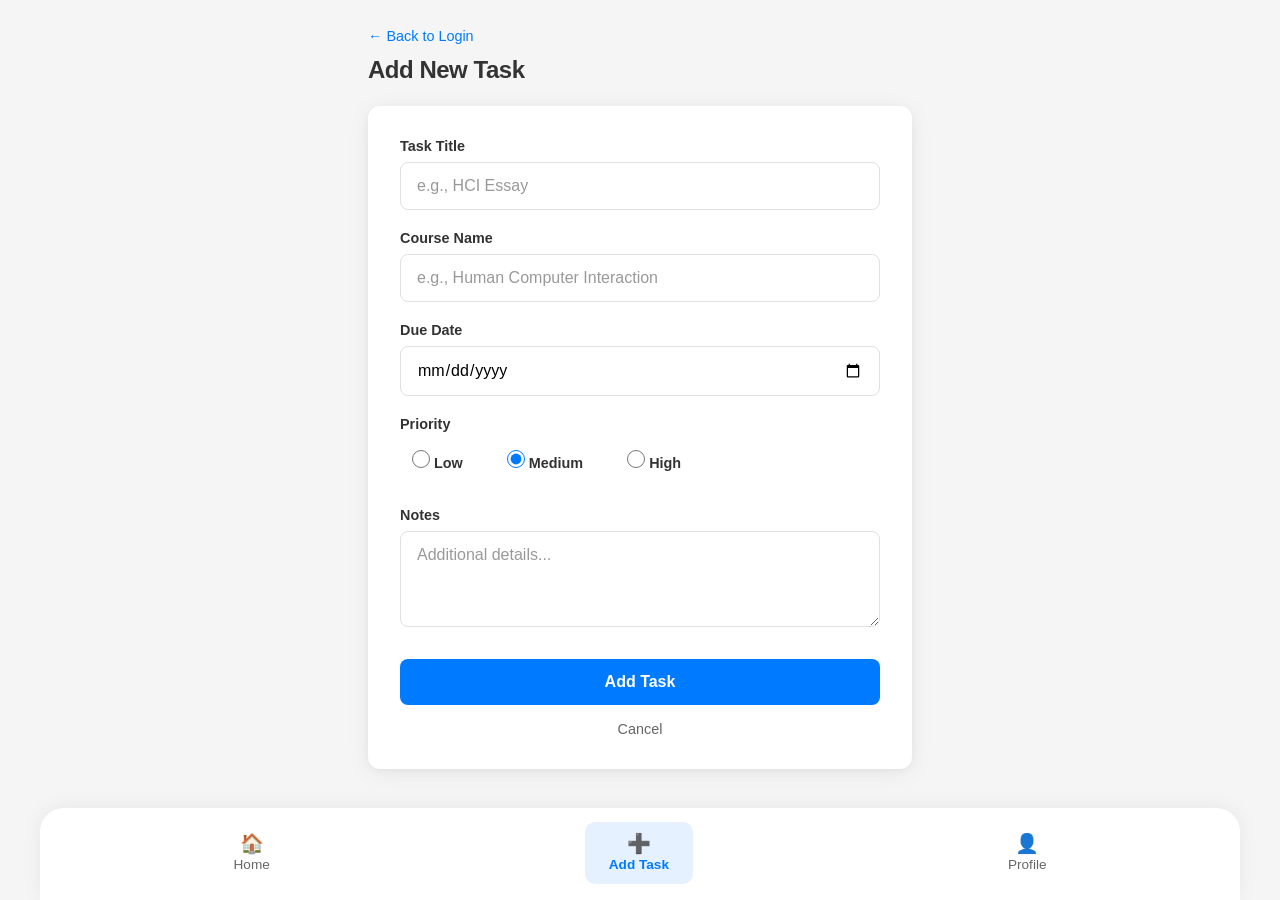
==== add-task.html @ 1e3fa50b "Add files via upload" ====
<!DOCTYPE html>
<html lang="en">
<head>
  <meta charset="UTF-8">
  <meta name="viewport" content="width=device-width, initial-scale=1.0">
  <title>Add Task – Student Planner</title>
  <link rel="stylesheet" href="css/style.css">
</head>
<body>
  <main class="add-task-page">
    <p class="back-to-login"><a href="index.html">← Back to Login</a></p>
    <h1>Add New Task</h1>

    <div class="add-task-form-container">
      <form class="add-task-form">
        <div class="form-group">
          <label for="task-title">Task Title</label>
          <input type="text" id="task-title" name="title" placeholder="e.g., HCI Essay">
        </div>
        <div class="form-group">
          <label for="course-name">Course Name</label>
          <input type="text" id="course-name" name="course" placeholder="e.g., Human Computer Interaction">
        </div>
        <div class="form-group">
          <label for="due-date">Due Date</label>
          <input type="date" id="due-date" name="dueDate">
        </div>
        <div class="form-group">
          <label>Priority</label>
          <div class="radio-group">
            <label class="radio-option">
              <input type="radio" name="priority" value="low">
              Low
            </label>
            <label class="radio-option">
              <input type="radio" name="priority" value="medium" checked>
              Medium
            </label>
            <label class="radio-option">
              <input type="radio" name="priority" value="high">
              High
            </label>
          </div>
        </div>
        <div class="form-group">
          <label for="notes">Notes</label>
          <textarea id="notes" name="notes" placeholder="Additional details..."></textarea>
        </div>
        <button type="submit" class="add-task-btn">Add Task</button>
        <a href="dashboard.html" class="cancel-link">Cancel</a>
      </form>
    </div>
  </main>

  <nav class="bottom-nav">
    <a href="dashboard.html" class="nav-item"><span class="nav-icon">🏠</span> Home</a>
    <a href="add-task.html" class="nav-item active"><span class="nav-icon">➕</span> Add Task</a>
    <a href="profile.html" class="nav-item"><span class="nav-icon">👤</span> Profile</a>
  </nav>
</body>
</html>
---- css/style.css ----
/* ===== Shared / Reset ===== */
* {
  box-sizing: border-box;
  margin: 0;
  padding: 0;
}

@media (prefers-reduced-motion: reduce) {
  *, *::before, *::after {
    animation-duration: 0.01ms !important;
    animation-iteration-count: 1 !important;
    transition-duration: 0.01ms !important;
  }
}

body {
  font-family: Arial, sans-serif;
  background: #f5f5f5;
  min-height: 100vh;
  color: #333;
}

a {
  color: #007bff;
  text-decoration: none;
  transition: color 0.2s ease, opacity 0.2s ease;
}

a:hover {
  text-decoration: underline;
}

/* ===== Animations ===== */
@keyframes fadeInUp {
  from {
    opacity: 0;
    transform: translateY(16px);
  }
  to {
    opacity: 1;
    transform: translateY(0);
  }
}

@keyframes fadeIn {
  from { opacity: 0; }
  to { opacity: 1; }
}

@keyframes scaleIn {
  from {
    opacity: 0;
    transform: scale(0.96);
  }
  to {
    opacity: 1;
    transform: scale(1);
  }
}

/* ===== Login Page ===== */
.login-page {
  min-height: 100vh;
  display: flex;
  flex-direction: column;
  align-items: center;
  justify-content: center;
  padding: 24px;
}

.login-header {
  text-align: center;
  margin-bottom: 28px;
  animation: fadeInUp 0.5s ease forwards;
}

.login-header h1 {
  font-size: 1.75rem;
  font-weight: 600;
  color: #333;
  letter-spacing: -0.02em;
}

.login-form-container {
  background: white;
  border-radius: 12px;
  box-shadow: 0 4px 24px rgba(0, 0, 0, 0.06), 0 2px 8px rgba(0, 0, 0, 0.04);
  padding: 36px;
  width: 100%;
  max-width: 360px;
  animation: scaleIn 0.4s ease 0.1s both;
  transition: box-shadow 0.3s ease, transform 0.3s ease;
}

.login-form-container:hover {
  box-shadow: 0 8px 32px rgba(0, 0, 0, 0.08), 0 4px 12px rgba(0, 0, 0, 0.04);
}

.login-form-container input {
  width: 100%;
  padding: 14px 16px;
  border: 1px solid #e0e0e0;
  border-radius: 8px;
  font-family: Arial, sans-serif;
  font-size: 1rem;
  margin-bottom: 16px;
  transition: border-color 0.2s ease, box-shadow 0.2s ease;
}

.login-form-container input:focus {
  outline: none;
  border-color: #007bff;
  box-shadow: 0 0 0 3px rgba(0, 123, 255, 0.15);
}

.login-form-container input::placeholder {
  color: #999;
}

.login-btn {
  width: 100%;
  padding: 14px;
  background: #007bff;
  color: white;
  border: none;
  border-radius: 8px;
  font-family: Arial, sans-serif;
  font-size: 1rem;
  font-weight: 600;
  cursor: pointer;
  margin-bottom: 16px;
  transition: background 0.2s ease, transform 0.2s ease, box-shadow 0.2s ease;
}

.login-btn:hover {
  background: #0069d9;
  transform: translateY(-1px);
  box-shadow: 0 4px 12px rgba(0, 123, 255, 0.35);
}

.login-btn:active {
  transform: translateY(0);
}

.login-signup-link {
  text-align: center;
  font-size: 0.9rem;
  animation: fadeIn 0.4s ease 0.3s both;
}

.login-browse-pages {
  text-align: center;
  font-size: 0.85rem;
  margin-top: 20px;
  color: #666;
  animation: fadeIn 0.4s ease 0.4s both;
}

.login-browse-pages a {
  color: #007bff;
}

.login-browse-pages a:hover {
  text-decoration: none;
  opacity: 0.85;
}

/* ===== Back to Login (app pages) ===== */
.back-to-login {
  margin-bottom: 12px;
  font-size: 0.9rem;
}

.back-to-login a {
  color: #007bff;
}

.back-to-login a:hover {
  text-decoration: none;
  opacity: 0.85;
}

/* ===== Dashboard Page ===== */
.dashboard-page {
  min-height: 100vh;
  padding: 20px;
  padding-bottom: 88px;
  max-width: 1200px;
  margin: 0 auto;
}

.dashboard-header {
  margin-bottom: 24px;
  animation: fadeInUp 0.4s ease forwards;
}

.dashboard-header h1 {
  font-size: 1.5rem;
  font-weight: 600;
  color: #333;
  letter-spacing: -0.02em;
}

.section-title {
  font-size: 1.1rem;
  font-weight: 600;
  margin-bottom: 14px;
  color: #333;
}

.timetable-section {
  background: white;
  border-radius: 12px;
  box-shadow: 0 4px 24px rgba(0, 0, 0, 0.06), 0 2px 8px rgba(0, 0, 0, 0.04);
  padding: 22px;
  margin-bottom: 22px;
  animation: fadeInUp 0.4s ease 0.1s both;
  transition: box-shadow 0.3s ease;
}

.timetable-section:hover {
  box-shadow: 0 6px 28px rgba(0, 0, 0, 0.08), 0 4px 12px rgba(0, 0, 0, 0.04);
}

.timetable-grid {
  display: grid;
  gap: 12px;
}

.timetable-day {
  border: 1px solid #e8e8e8;
  border-radius: 10px;
  padding: 16px;
  background: linear-gradient(135deg, #fafafa 0%, #f5f5f5 100%);
  font-size: 0.95rem;
  transition: transform 0.2s ease, box-shadow 0.2s ease, border-color 0.2s ease;
  animation: fadeInUp 0.4s ease both;
}

.timetable-day:nth-child(1) { animation-delay: 0.15s; }
.timetable-day:nth-child(2) { animation-delay: 0.2s; }
.timetable-day:nth-child(3) { animation-delay: 0.25s; }
.timetable-day:nth-child(4) { animation-delay: 0.3s; }
.timetable-day:nth-child(5) { animation-delay: 0.35s; }

.timetable-day:hover {
  transform: translateY(-2px);
  box-shadow: 0 4px 12px rgba(0, 0, 0, 0.06);
  border-color: #ddd;
}

.timetable-day strong {
  display: block;
  margin-bottom: 6px;
  color: #333;
  font-size: 0.9rem;
}

.deadlines-section {
  margin-bottom: 20px;
  animation: fadeInUp 0.4s ease 0.2s both;
}

.deadline-cards {
  display: grid;
  gap: 14px;
}

.deadline-card {
  background: white;
  border-radius: 12px;
  box-shadow: 0 4px 24px rgba(0, 0, 0, 0.06), 0 2px 8px rgba(0, 0, 0, 0.04);
  padding: 18px;
  font-size: 0.95rem;
  transition: transform 0.2s ease, box-shadow 0.2s ease;
  animation: fadeInUp 0.4s ease both;
  border: 1px solid transparent;
}

.deadline-card:nth-child(1) { animation-delay: 0.25s; }
.deadline-card:nth-child(2) { animation-delay: 0.3s; }
.deadline-card:nth-child(3) { animation-delay: 0.35s; }

.deadline-card:hover {
  transform: translateY(-2px);
  box-shadow: 0 8px 28px rgba(0, 0, 0, 0.08), 0 4px 12px rgba(0, 0, 0, 0.04);
  border-color: #e8e8e8;
}

.deadline-card strong {
  display: block;
  margin-bottom: 4px;
  color: #333;
}

.deadline-card span {
  color: #666;
  font-size: 0.9rem;
}

/* Bottom Navigation */
.bottom-nav {
  position: fixed;
  bottom: 0;
  left: 0;
  right: 0;
  z-index: 100;
  background: rgba(255, 255, 255, 0.98);
  backdrop-filter: blur(8px);
  box-shadow: 0 -2px 20px rgba(0, 0, 0, 0.06);
  padding: 12px 0;
  padding-bottom: max(14px, env(safe-area-inset-bottom));
  display: flex;
  justify-content: space-around;
  align-items: center;
  width: 100%;
  max-width: 1200px;
  left: 50%;
  transform: translateX(-50%);
  border-radius: 20px 20px 0 0;
}

.nav-icon {
  font-size: 1.2rem;
  line-height: 1;
  display: block;
  margin-bottom: 2px;
}

.nav-item {
  display: flex;
  flex-direction: column;
  align-items: center;
  gap: 2px;
  color: #666;
  font-size: 0.8rem;
  padding: 10px 20px;
  border-radius: 10px;
  text-decoration: none;
  transition: color 0.2s ease, background 0.2s ease, transform 0.2s ease;
}

.nav-item:hover {
  color: #007bff;
  background: rgba(0, 123, 255, 0.06);
  text-decoration: none;
}

.nav-item:active {
  transform: scale(0.98);
}

.nav-item.active {
  color: #007bff;
  font-weight: 600;
  background: rgba(0, 123, 255, 0.1);
}

/* ===== Add Task Page ===== */
.add-task-page {
  min-height: 100vh;
  padding: 20px;
  padding-bottom: 88px;
  max-width: 600px;
  margin: 0 auto;
}

.add-task-page h1 {
  font-size: 1.5rem;
  font-weight: 600;
  margin-bottom: 22px;
  color: #333;
  letter-spacing: -0.02em;
  animation: fadeInUp 0.4s ease forwards;
}

.add-task-form-container {
  background: white;
  border-radius: 12px;
  box-shadow: 0 4px 24px rgba(0, 0, 0, 0.06), 0 2px 8px rgba(0, 0, 0, 0.04);
  padding: 28px;
  margin-bottom: 20px;
  animation: fadeInUp 0.4s ease 0.1s both;
  transition: box-shadow 0.3s ease;
}

.add-task-form-container:hover {
  box-shadow: 0 6px 28px rgba(0, 0, 0, 0.08), 0 4px 12px rgba(0, 0, 0, 0.04);
}

.form-group {
  margin-bottom: 20px;
  animation: fadeInUp 0.4s ease both;
}

.form-group:nth-child(1) { animation-delay: 0.15s; }
.form-group:nth-child(2) { animation-delay: 0.2s; }
.form-group:nth-child(3) { animation-delay: 0.25s; }
.form-group:nth-child(4) { animation-delay: 0.3s; }
.form-group:nth-child(5) { animation-delay: 0.35s; }
.form-group:nth-child(6) { animation-delay: 0.4s; }
.form-group:nth-child(7) { animation-delay: 0.45s; }
.form-group:nth-child(8) { animation-delay: 0.5s; }

.form-group label {
  display: block;
  margin-bottom: 8px;
  font-size: 0.9rem;
  font-weight: 600;
  color: #333;
}

.form-group input[type="text"],
.form-group input[type="date"],
.form-group textarea {
  width: 100%;
  padding: 14px 16px;
  border: 1px solid #e0e0e0;
  border-radius: 8px;
  font-family: Arial, sans-serif;
  font-size: 1rem;
  transition: border-color 0.2s ease, box-shadow 0.2s ease;
}

.form-group input:focus,
.form-group textarea:focus {
  outline: none;
  border-color: #007bff;
  box-shadow: 0 0 0 3px rgba(0, 123, 255, 0.15);
}

.form-group textarea {
  min-height: 96px;
  resize: vertical;
}

.form-group input::placeholder,
.form-group textarea::placeholder {
  color: #999;
}

.radio-group {
  display: flex;
  gap: 20px;
  flex-wrap: wrap;
  margin-top: 10px;
}

.radio-option {
  display: flex;
  align-items: center;
  gap: 8px;
  cursor: pointer;
  font-size: 0.95rem;
  padding: 8px 12px;
  border-radius: 8px;
  transition: background 0.2s ease;
}

.radio-option:hover {
  background: rgba(0, 123, 255, 0.06);
}

.radio-option input {
  width: 18px;
  height: 18px;
  accent-color: #007bff;
  cursor: pointer;
}

.add-task-btn {
  width: 100%;
  padding: 14px;
  background: #007bff;
  color: white;
  border: none;
  border-radius: 8px;
  font-family: Arial, sans-serif;
  font-size: 1rem;
  font-weight: 600;
  cursor: pointer;
  margin-bottom: 16px;
  margin-top: 8px;
  transition: background 0.2s ease, transform 0.2s ease, box-shadow 0.2s ease;
}

.add-task-btn:hover {
  background: #0069d9;
  transform: translateY(-1px);
  box-shadow: 0 4px 12px rgba(0, 123, 255, 0.35);
}

.add-task-btn:active {
  transform: translateY(0);
}

.cancel-link {
  display: block;
  text-align: center;
  font-size: 0.9rem;
  color: #666;
  transition: color 0.2s ease;
}

.cancel-link:hover {
  color: #007bff;
  text-decoration: none;
}

/* ===== Profile Page ===== */
.profile-page {
  min-height: 100vh;
  padding: 20px;
  padding-bottom: 88px;
  max-width: 600px;
  margin: 0 auto;
}

.profile-page h1 {
  font-size: 1.5rem;
  font-weight: 600;
  margin-bottom: 22px;
  color: #333;
  letter-spacing: -0.02em;
  animation: fadeInUp 0.4s ease forwards;
}

.profile-section {
  background: white;
  border-radius: 12px;
  box-shadow: 0 4px 24px rgba(0, 0, 0, 0.06), 0 2px 8px rgba(0, 0, 0, 0.04);
  padding: 22px;
  margin-bottom: 20px;
  animation: fadeInUp 0.4s ease both;
  transition: box-shadow 0.2s ease;
}

.profile-section:nth-of-type(1) { animation-delay: 0.1s; }
.profile-section:nth-of-type(2) { animation-delay: 0.18s; }
.profile-section:nth-of-type(3) { animation-delay: 0.26s; }
.profile-section:nth-of-type(4) { animation-delay: 0.34s; }

.profile-section:hover {
  box-shadow: 0 6px 28px rgba(0, 0, 0, 0.08), 0 4px 12px rgba(0, 0, 0, 0.04);
}

.profile-section h2 {
  font-size: 1rem;
  font-weight: 600;
  margin-bottom: 14px;
  color: #333;
}

.profile-info p {
  margin-bottom: 10px;
  font-size: 0.95rem;
  color: #333;
}

.profile-info p:last-child {
  margin-bottom: 0;
}

.preference-row {
  display: flex;
  align-items: center;
  justify-content: space-between;
  margin-bottom: 16px;
  font-size: 0.95rem;
  flex-wrap: wrap;
  gap: 12px;
}

.preference-row:last-child {
  margin-bottom: 0;
}

.toggle-buttons {
  display: flex;
  border: 1px solid #e0e0e0;
  border-radius: 8px;
  overflow: hidden;
  transition: box-shadow 0.2s ease;
}

.toggle-buttons:focus-within {
  box-shadow: 0 0 0 2px rgba(0, 123, 255, 0.2);
}

.toggle-btn {
  padding: 10px 20px;
  border: none;
  background: #f0f0f0;
  color: #666;
  font-family: Arial, sans-serif;
  font-size: 0.9rem;
  cursor: pointer;
  transition: background 0.2s ease, color 0.2s ease;
}

.toggle-btn:hover {
  background: #e8e8e8;
}

.toggle-btn.active {
  background: #007bff;
  color: white;
}

.checkbox-option {
  display: flex;
  align-items: center;
  gap: 12px;
  cursor: pointer;
  padding: 4px 0;
}

.checkbox-option:hover {
  color: #007bff;
}

.checkbox-option input {
  width: 20px;
  height: 20px;
  accent-color: #007bff;
  cursor: pointer;
}

.logout-btn {
  width: 100%;
  padding: 14px;
  background: #6c757d;
  color: white;
  border: none;
  border-radius: 8px;
  font-family: Arial, sans-serif;
  font-size: 1rem;
  font-weight: 600;
  cursor: pointer;
  margin-top: 8px;
  transition: background 0.2s ease, transform 0.2s ease, box-shadow 0.2s ease;
}

.logout-btn:hover {
  background: #5a6268;
  transform: translateY(-1px);
  box-shadow: 0 4px 12px rgba(108, 117, 125, 0.35);
}

.logout-btn:active {
  transform: translateY(0);
}

/* ===== Responsive ===== */
@media (min-width: 600px) {
  .login-page {
    padding: 32px;
  }

  .login-form-container {
    padding: 40px;
    max-width: 400px;
  }

  .dashboard-page {
    padding: 28px;
    padding-bottom: 100px;
  }

  .dashboard-header h1 {
    font-size: 1.65rem;
  }

  .timetable-grid {
    grid-template-columns: repeat(2, 1fr);
    gap: 14px;
  }

  .timetable-section {
    padding: 26px;
  }

  .deadline-cards {
    grid-template-columns: repeat(2, 1fr);
    gap: 16px;
  }

  .bottom-nav {
    padding: 14px 24px;
    padding-bottom: max(16px, env(safe-area-inset-bottom));
    border-radius: 24px 24px 0 0;
    left: 50%;
    right: auto;
    width: 100%;
    max-width: 1200px;
  }

  .nav-item {
    padding: 12px 24px;
    font-size: 0.85rem;
  }

  .add-task-page,
  .profile-page {
    padding: 28px;
    padding-bottom: 100px;
  }

  .add-task-form-container {
    padding: 32px;
  }

  .profile-section {
    padding: 26px;
  }
}

@media (min-width: 900px) {
  .timetable-grid {
    grid-template-columns: repeat(5, 1fr);
  }

  .deadline-cards {
    grid-template-columns: repeat(3, 1fr);
  }

  .dashboard-page {
    padding: 32px;
  }
}
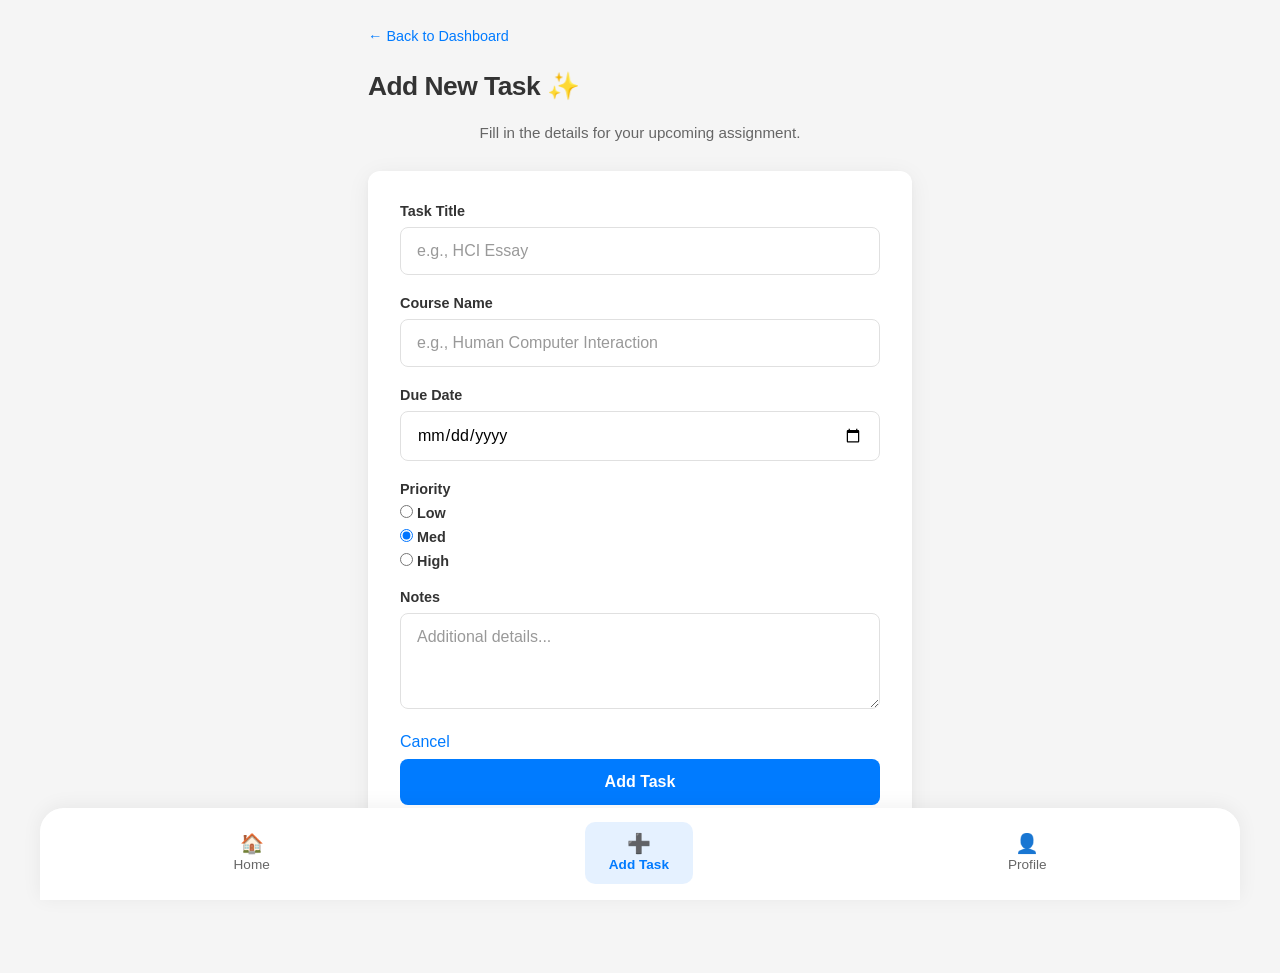
==== commit b956130b: "Update add-task.html" ====
--- a/add-task.html
+++ b/add-task.html
@@ -7,47 +7,64 @@
   <link rel="stylesheet" href="css/style.css">
 </head>
 <body>
-  <main class="add-task-page">
-    <p class="back-to-login"><a href="index.html">← Back to Login</a></p>
-    <h1>Add New Task</h1>
+  <main class="add-task-page fade-in-animation">
+    <header class="dashboard-header">
+      <div class="header-top">
+        <p class="back-to-login"><a href="dashboard.html">← Back to Dashboard</a></p>
+      </div>
+      <div class="welcome-section">
+        <h1>Add New Task ✨</h1>
+        <p class="subtitle dashboard-subtitle">Fill in the details for your upcoming assignment.</p>
+      </div>
+    </header>
 
-    <div class="add-task-form-container">
-      <form class="add-task-form">
-        <div class="form-group">
-          <label for="task-title">Task Title</label>
-          <input type="text" id="task-title" name="title" placeholder="e.g., HCI Essay">
-        </div>
-        <div class="form-group">
-          <label for="course-name">Course Name</label>
-          <input type="text" id="course-name" name="course" placeholder="e.g., Human Computer Interaction">
-        </div>
-        <div class="form-group">
-          <label for="due-date">Due Date</label>
-          <input type="date" id="due-date" name="dueDate">
-        </div>
-        <div class="form-group">
-          <label>Priority</label>
-          <div class="radio-group">
-            <label class="radio-option">
-              <input type="radio" name="priority" value="low">
-              Low
-            </label>
-            <label class="radio-option">
-              <input type="radio" name="priority" value="medium" checked>
-              Medium
-            </label>
-            <label class="radio-option">
-              <input type="radio" name="priority" value="high">
-              High
-            </label>
+    <div class="add-task-form-container modern-card">
+      <form class="add-task-form" action="dashboard.html" method="get">
+        
+        <div class="form-grid">
+          <div class="form-group">
+            <label for="task-title">Task Title</label>
+            <input type="text" id="task-title" name="title" placeholder="e.g., HCI Essay" required>
+          </div>
+          <div class="form-group">
+            <label for="course-name">Course Name</label>
+            <input type="text" id="course-name" name="course" placeholder="e.g., Human Computer Interaction" required>
           </div>
         </div>
+
+        <div class="form-grid">
+          <div class="form-group">
+            <label for="due-date">Due Date</label>
+            <input type="date" id="due-date" name="dueDate" required>
+          </div>
+          <div class="form-group">
+            <label>Priority</label>
+            <div class="modern-radio-group">
+              <label class="priority-pill low">
+                <input type="radio" name="priority" value="low">
+                <span>Low</span>
+              </label>
+              <label class="priority-pill medium">
+                <input type="radio" name="priority" value="medium" checked>
+                <span>Med</span>
+              </label>
+              <label class="priority-pill high">
+                <input type="radio" name="priority" value="high">
+                <span>High</span>
+              </label>
+            </div>
+          </div>
+        </div>
+
         <div class="form-group">
           <label for="notes">Notes</label>
           <textarea id="notes" name="notes" placeholder="Additional details..."></textarea>
         </div>
-        <button type="submit" class="add-task-btn">Add Task</button>
-        <a href="dashboard.html" class="cancel-link">Cancel</a>
+
+        <div class="form-actions">
+          <a href="dashboard.html" class="cancel-btn">Cancel</a>
+          <button type="submit" class="add-task-btn">Add Task</button>
+        </div>
       </form>
     </div>
   </main>
--- a/css/style.css
+++ b/css/style.css
@@ -180,124 +180,213 @@
   opacity: 0.85;
 }
 
-/* ===== Dashboard Page ===== */
+/* ===== Dashboard Page Redesign ===== */
 .dashboard-page {
   min-height: 100vh;
   padding: 20px;
-  padding-bottom: 88px;
-  max-width: 1200px;
+  padding-bottom: 100px;
+  max-width: 1100px;
   margin: 0 auto;
 }
 
 .dashboard-header {
-  margin-bottom: 24px;
-  animation: fadeInUp 0.4s ease forwards;
-}
-
-.dashboard-header h1 {
-  font-size: 1.5rem;
-  font-weight: 600;
-  color: #333;
+  margin-bottom: 30px;
+  animation: fadeInUp 0.5s ease forwards;
+}
+
+.header-top {
+  display: flex;
+  justify-content: space-between;
+  align-items: center;
+  margin-bottom: 15px;
+}
+
+.date-badge {
+  background: rgba(0, 123, 255, 0.1);
+  color: #007bff;
+  padding: 6px 14px;
+  border-radius: 20px;
+  font-size: 0.85rem;
+  font-weight: 600;
+}
+
+.welcome-section h1 {
+  font-size: 1.8rem;
+  font-weight: 700;
+  color: #1a1a1a;
   letter-spacing: -0.02em;
+  margin-bottom: 5px;
+}
+
+.dashboard-subtitle {
+  text-align: left;
+  margin: 0;
+  font-size: 1rem;
+}
+
+.dashboard-grid {
+  display: grid;
+  grid-template-columns: 1fr;
+  gap: 24px;
+}
+
+.modern-card {
+  background: #ffffff;
+  border-radius: 20px;
+  box-shadow: 0 10px 30px rgba(0, 0, 0, 0.04), 0 2px 8px rgba(0, 0, 0, 0.02);
+  padding: 24px;
+  transition: transform 0.3s ease, box-shadow 0.3s ease;
+  animation: fadeInUp 0.6s ease both;
+}
+
+.modern-card:hover {
+  box-shadow: 0 15px 35px rgba(0, 0, 0, 0.06), 0 4px 12px rgba(0, 0, 0, 0.03);
+}
+
+.section-header {
+  display: flex;
+  justify-content: space-between;
+  align-items: center;
+  margin-bottom: 20px;
 }
 
 .section-title {
-  font-size: 1.1rem;
-  font-weight: 600;
-  margin-bottom: 14px;
-  color: #333;
-}
-
-.timetable-section {
-  background: white;
+  font-size: 1.2rem;
+  font-weight: 700;
+  color: #1a1a1a;
+  margin: 0;
+}
+
+.view-all {
+  font-size: 0.85rem;
+  font-weight: 600;
+  background: #f5f5f5;
+  padding: 6px 12px;
   border-radius: 12px;
-  box-shadow: 0 4px 24px rgba(0, 0, 0, 0.06), 0 2px 8px rgba(0, 0, 0, 0.04);
-  padding: 22px;
-  margin-bottom: 22px;
-  animation: fadeInUp 0.4s ease 0.1s both;
-  transition: box-shadow 0.3s ease;
-}
-
-.timetable-section:hover {
-  box-shadow: 0 6px 28px rgba(0, 0, 0, 0.08), 0 4px 12px rgba(0, 0, 0, 0.04);
-}
-
-.timetable-grid {
-  display: grid;
+  color: #333;
+  transition: background 0.2s ease, color 0.2s ease;
+}
+
+.view-all:hover {
+  background: #007bff;
+  color: white;
+  text-decoration: none;
+}
+
+/* Deadlines List */
+.deadline-list {
+  display: flex;
+  flex-direction: column;
   gap: 12px;
 }
 
-.timetable-day {
-  border: 1px solid #e8e8e8;
-  border-radius: 10px;
+.deadline-item {
+  display: flex;
+  justify-content: space-between;
+  align-items: center;
   padding: 16px;
-  background: linear-gradient(135deg, #fafafa 0%, #f5f5f5 100%);
-  font-size: 0.95rem;
-  transition: transform 0.2s ease, box-shadow 0.2s ease, border-color 0.2s ease;
-  animation: fadeInUp 0.4s ease both;
-}
-
-.timetable-day:nth-child(1) { animation-delay: 0.15s; }
-.timetable-day:nth-child(2) { animation-delay: 0.2s; }
-.timetable-day:nth-child(3) { animation-delay: 0.25s; }
-.timetable-day:nth-child(4) { animation-delay: 0.3s; }
-.timetable-day:nth-child(5) { animation-delay: 0.35s; }
-
-.timetable-day:hover {
-  transform: translateY(-2px);
-  box-shadow: 0 4px 12px rgba(0, 0, 0, 0.06);
-  border-color: #ddd;
-}
-
-.timetable-day strong {
+  border-radius: 14px;
+  background: #fcfcfc;
+  border: 1px solid #f0f0f0;
+  border-left: 4px solid #ccc;
+  transition: transform 0.2s ease, background 0.2s ease, border-color 0.2s ease;
+}
+
+.deadline-item:hover {
+  transform: translateX(4px);
+  background: #ffffff;
+  border-color: #e8e8e8;
+}
+
+.deadline-item.high-priority { border-left-color: #ff4d4f; }
+.deadline-item.medium-priority { border-left-color: #faad14; }
+.deadline-item.low-priority { border-left-color: #52c41a; }
+
+.deadline-info strong {
   display: block;
-  margin-bottom: 6px;
-  color: #333;
+  font-size: 1rem;
+  color: #333;
+  margin-bottom: 4px;
+}
+
+.deadline-info span {
+  font-size: 0.85rem;
+  color: #888;
+}
+
+.due-date {
+  font-size: 0.85rem;
+  font-weight: 600;
+  color: #555;
+  background: #f0f0f0;
+  padding: 6px 12px;
+  border-radius: 8px;
+}
+
+/* Timetable List */
+.timetable-list {
+  display: flex;
+  flex-direction: column;
+  gap: 12px;
+}
+
+.timetable-row {
+  display: flex;
+  align-items: center;
+  gap: 16px;
+  padding: 12px;
+  border-radius: 14px;
+  transition: background 0.2s ease, transform 0.2s ease;
+}
+
+.timetable-row:hover {
+  background: rgba(0, 123, 255, 0.04);
+  transform: translateX(4px);
+}
+
+.day-badge {
+  width: 48px;
+  height: 48px;
+  display: flex;
+  align-items: center;
+  justify-content: center;
+  background: rgba(0, 123, 255, 0.1);
+  color: #007bff;
+  font-weight: 700;
   font-size: 0.9rem;
-}
-
-.deadlines-section {
-  margin-bottom: 20px;
-  animation: fadeInUp 0.4s ease 0.2s both;
-}
-
-.deadline-cards {
-  display: grid;
-  gap: 14px;
-}
-
-.deadline-card {
-  background: white;
   border-radius: 12px;
-  box-shadow: 0 4px 24px rgba(0, 0, 0, 0.06), 0 2px 8px rgba(0, 0, 0, 0.04);
-  padding: 18px;
-  font-size: 0.95rem;
-  transition: transform 0.2s ease, box-shadow 0.2s ease;
-  animation: fadeInUp 0.4s ease both;
-  border: 1px solid transparent;
-}
-
-.deadline-card:nth-child(1) { animation-delay: 0.25s; }
-.deadline-card:nth-child(2) { animation-delay: 0.3s; }
-.deadline-card:nth-child(3) { animation-delay: 0.35s; }
-
-.deadline-card:hover {
-  transform: translateY(-2px);
-  box-shadow: 0 8px 28px rgba(0, 0, 0, 0.08), 0 4px 12px rgba(0, 0, 0, 0.04);
-  border-color: #e8e8e8;
-}
-
-.deadline-card strong {
+  flex-shrink: 0;
+}
+
+.empty-day .day-badge {
+  background: #f5f5f5;
+  color: #aaa;
+}
+
+.class-details strong {
   display: block;
+  font-size: 1rem;
+  color: #333;
   margin-bottom: 4px;
-  color: #333;
-}
-
-.deadline-card span {
+}
+
+.class-details span {
+  font-size: 0.85rem;
   color: #666;
-  font-size: 0.9rem;
-}
-
+}
+
+.empty-day .class-details span {
+  color: #aaa;
+  font-style: italic;
+}
+
+/* Desktop Grid Configuration */
+@media (min-width: 850px) {
+  .dashboard-grid {
+    grid-template-columns: 1fr 1fr;
+    align-items: start;
+  }
+}
 /* Bottom Navigation */
 .bottom-nav {
   position: fixed;
@@ -671,19 +760,6 @@
     font-size: 1.65rem;
   }
 
-  .timetable-grid {
-    grid-template-columns: repeat(2, 1fr);
-    gap: 14px;
-  }
-
-  .timetable-section {
-    padding: 26px;
-  }
-
-  .deadline-cards {
-    grid-template-columns: repeat(2, 1fr);
-    gap: 16px;
-  }
 
   .bottom-nav {
     padding: 14px 24px;
@@ -720,11 +796,66 @@
     grid-template-columns: repeat(5, 1fr);
   }
 
-  .deadline-cards {
-    grid-template-columns: repeat(3, 1fr);
-  }
+
 
   .dashboard-page {
     padding: 32px;
   }
 }
+
+
+/* --- UI Animations & Sign-Up specific styles --- */
+
+.fade-in-animation {
+  animation: fadeIn 0.6s cubic-bezier(0.25, 0.46, 0.45, 0.94) both;
+}
+
+@keyframes fadeIn {
+  0% { 
+    opacity: 0; 
+    transform: translateY(15px); 
+  }
+  100% { 
+    opacity: 1; 
+    transform: translateY(0); 
+  }
+}
+
+.subtitle {
+  text-align: center;
+  color: #666;
+  margin-top: 5px; /* Changed from -15px to add proper spacing */
+  margin-bottom: 25px;
+  font-size: 0.95rem;
+}
+
+/* Smooth transitions for interactive elements */
+.login-form input {
+  transition: border-color 0.3s ease, box-shadow 0.3s ease;
+}
+
+.login-form input:focus {
+  border-color: #007bff;
+  box-shadow: 0 0 8px rgba(0, 123, 255, 0.2);
+  outline: none;
+}
+
+.login-btn {
+  transition: background-color 0.3s ease, transform 0.2s ease;
+}
+
+.login-btn:active {
+  transform: scale(0.97);
+}
+
+/* Ensure mobile responsiveness for the auth containers */
+@media (max-width: 480px) {
+  .login-form-container {
+    padding: 20px;
+    width: 90%;
+    margin: 0 auto;
+  }
+}
+
+
+
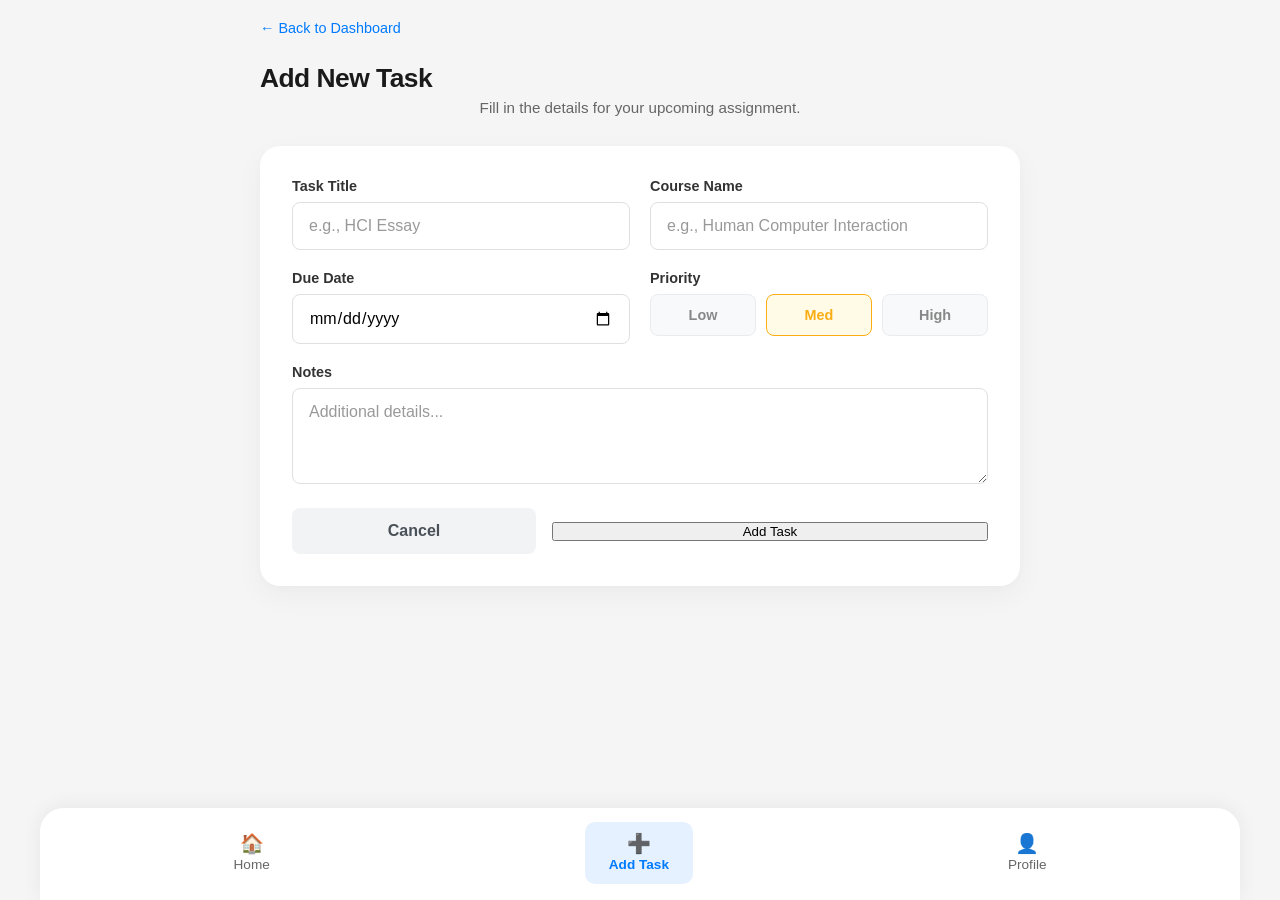
==== commit 5462a0d2: "Update add-task.html" ====
--- a/add-task.html
+++ b/add-task.html
@@ -13,7 +13,7 @@
         <p class="back-to-login"><a href="dashboard.html">← Back to Dashboard</a></p>
       </div>
       <div class="welcome-section">
-        <h1>Add New Task ✨</h1>
+        <h1>Add New Task</h1>
         <p class="subtitle dashboard-subtitle">Fill in the details for your upcoming assignment.</p>
       </div>
     </header>
--- a/css/style.css
+++ b/css/style.css
@@ -446,37 +446,6 @@
 }
 
 /* ===== Add Task Page ===== */
-.add-task-page {
-  min-height: 100vh;
-  padding: 20px;
-  padding-bottom: 88px;
-  max-width: 600px;
-  margin: 0 auto;
-}
-
-.add-task-page h1 {
-  font-size: 1.5rem;
-  font-weight: 600;
-  margin-bottom: 22px;
-  color: #333;
-  letter-spacing: -0.02em;
-  animation: fadeInUp 0.4s ease forwards;
-}
-
-.add-task-form-container {
-  background: white;
-  border-radius: 12px;
-  box-shadow: 0 4px 24px rgba(0, 0, 0, 0.06), 0 2px 8px rgba(0, 0, 0, 0.04);
-  padding: 28px;
-  margin-bottom: 20px;
-  animation: fadeInUp 0.4s ease 0.1s both;
-  transition: box-shadow 0.3s ease;
-}
-
-.add-task-form-container:hover {
-  box-shadow: 0 6px 28px rgba(0, 0, 0, 0.08), 0 4px 12px rgba(0, 0, 0, 0.04);
-}
-
 .form-group {
   margin-bottom: 20px;
   animation: fadeInUp 0.4s ease both;
@@ -528,73 +497,8 @@
   color: #999;
 }
 
-.radio-group {
-  display: flex;
-  gap: 20px;
-  flex-wrap: wrap;
-  margin-top: 10px;
-}
-
-.radio-option {
-  display: flex;
-  align-items: center;
-  gap: 8px;
-  cursor: pointer;
-  font-size: 0.95rem;
-  padding: 8px 12px;
-  border-radius: 8px;
-  transition: background 0.2s ease;
-}
-
-.radio-option:hover {
-  background: rgba(0, 123, 255, 0.06);
-}
-
-.radio-option input {
-  width: 18px;
-  height: 18px;
-  accent-color: #007bff;
-  cursor: pointer;
-}
-
-.add-task-btn {
-  width: 100%;
-  padding: 14px;
-  background: #007bff;
-  color: white;
-  border: none;
-  border-radius: 8px;
-  font-family: Arial, sans-serif;
-  font-size: 1rem;
-  font-weight: 600;
-  cursor: pointer;
-  margin-bottom: 16px;
-  margin-top: 8px;
-  transition: background 0.2s ease, transform 0.2s ease, box-shadow 0.2s ease;
-}
-
-.add-task-btn:hover {
-  background: #0069d9;
-  transform: translateY(-1px);
-  box-shadow: 0 4px 12px rgba(0, 123, 255, 0.35);
-}
-
-.add-task-btn:active {
-  transform: translateY(0);
-}
-
-.cancel-link {
-  display: block;
-  text-align: center;
-  font-size: 0.9rem;
-  color: #666;
-  transition: color 0.2s ease;
-}
-
-.cancel-link:hover {
-  color: #007bff;
-  text-decoration: none;
-}
+
+
 
 /* ===== Profile Page ===== */
 .profile-page {
@@ -792,10 +696,6 @@
 }
 
 @media (min-width: 900px) {
-  .timetable-grid {
-    grid-template-columns: repeat(5, 1fr);
-  }
-
 
 
   .dashboard-page {
@@ -859,3 +759,109 @@
 
 
 
+/* ===== Add Task Page ===== */
+.add-task-page {
+  min-height: 100vh;
+  padding: 20px;
+  padding-bottom: 100px;
+  max-width: 800px; /* Widened slightly for the grid layout */
+  margin: 0 auto;
+}
+
+/* Form Layout Grid */
+.form-grid {
+  display: grid;
+  grid-template-columns: 1fr;
+  gap: 0 20px;
+}
+
+@media (min-width: 650px) {
+  .form-grid {
+    grid-template-columns: 1fr 1fr;
+  }
+}
+
+/* Modern Priority Pills */
+.modern-radio-group {
+  display: flex;
+  gap: 10px;
+  margin-top: 5px;
+}
+
+.priority-pill {
+  flex: 1;
+  position: relative;
+  cursor: pointer;
+  -webkit-tap-highlight-color: transparent;
+}
+
+.priority-pill input {
+  position: absolute;
+  opacity: 0;
+  cursor: pointer;
+}
+
+.priority-pill span {
+  display: flex;
+  justify-content: center;
+  align-items: center;
+  padding: 12px 6px;
+  border-radius: 8px;
+  font-size: 0.9rem;
+  font-weight: 600;
+  color: #888;
+  background: #f8f9fa;
+  border: 1px solid #e9ecef;
+  transition: all 0.2s ease;
+}
+
+/* Priority Pill Active States */
+.priority-pill.low input:checked ~ span { 
+  background: #f6ffed; 
+  border-color: #52c41a; 
+  color: #52c41a; 
+}
+.priority-pill.medium input:checked ~ span { 
+  background: #fffbe6; 
+  border-color: #faad14; 
+  color: #faad14; 
+}
+.priority-pill.high input:checked ~ span { 
+  background: #fff1f0; 
+  border-color: #ff4d4f; 
+  color: #ff4d4f; 
+}
+
+/* Form Action Buttons */
+.form-actions {
+  display: flex;
+  align-items: center;
+  gap: 16px;
+  margin-top: 10px;
+}
+
+.cancel-btn {
+  flex: 1;
+  text-align: center;
+  padding: 14px;
+  background: #f1f3f5;
+  color: #495057;
+  border-radius: 8px;
+  font-weight: 600;
+  transition: background 0.2s ease, transform 0.2s ease;
+}
+
+.cancel-btn:hover {
+  background: #e2e6ea;
+  text-decoration: none;
+}
+
+.cancel-btn:active {
+  transform: translateY(1px);
+}
+
+.add-task-btn {
+  flex: 2; /* Submit button takes up more visual weight */
+  margin-bottom: 0; /* Override old margin */
+  margin-top: 0;
+}
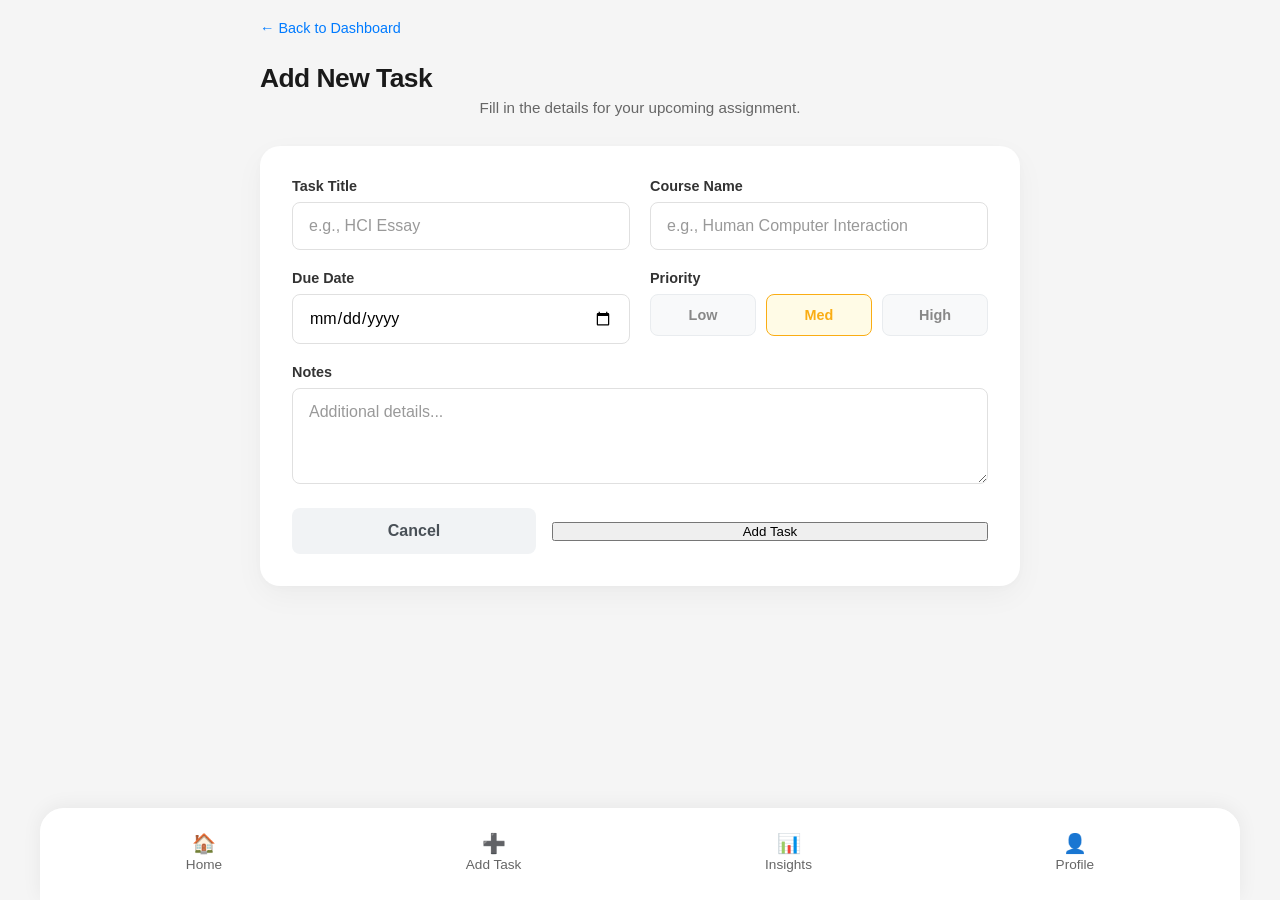
==== commit d310099b: "Update add-task.html" ====
--- a/add-task.html
+++ b/add-task.html
@@ -71,7 +71,8 @@
 
   <nav class="bottom-nav">
     <a href="dashboard.html" class="nav-item"><span class="nav-icon">🏠</span> Home</a>
-    <a href="add-task.html" class="nav-item active"><span class="nav-icon">➕</span> Add Task</a>
+    <a href="add-task.html" class="nav-item"><span class="nav-icon">➕</span> Add Task</a>
+    <a href="analytics.html" class="nav-item"><span class="nav-icon">📊</span> Insights</a>
     <a href="profile.html" class="nav-item"><span class="nav-icon">👤</span> Profile</a>
   </nav>
 </body>
--- a/css/style.css
+++ b/css/style.css
@@ -499,100 +499,113 @@
 
 
 
-
-/* ===== Profile Page ===== */
+/* ===== Profile Page Redesign ===== */
 .profile-page {
   min-height: 100vh;
   padding: 20px;
-  padding-bottom: 88px;
-  max-width: 600px;
+  padding-bottom: 100px;
+  max-width: 800px;
   margin: 0 auto;
 }
 
-.profile-page h1 {
+.profile-header-flex {
+  display: flex;
+  justify-content: space-between;
+  align-items: center;
+  gap: 20px;
+}
+
+.avatar-circle {
+  width: 64px;
+  height: 64px;
+  border-radius: 50%;
+  background: linear-gradient(135deg, #007bff, #00c6ff);
+  color: white;
+  display: flex;
+  align-items: center;
+  justify-content: center;
   font-size: 1.5rem;
-  font-weight: 600;
-  margin-bottom: 22px;
+  font-weight: 700;
+  flex-shrink: 0;
+  box-shadow: 0 4px 12px rgba(0, 123, 255, 0.3);
+}
+
+.profile-section {
+  margin-bottom: 24px;
+}
+
+.info-row {
+  display: flex;
+  justify-content: space-between;
+  align-items: center;
+  padding: 14px 0;
+  border-bottom: 1px solid #f0f0f0;
+}
+
+.info-row:last-child {
+  border-bottom: none;
+  padding-bottom: 0;
+}
+
+.info-label {
+  color: #666;
+  font-size: 0.95rem;
+}
+
+.info-value {
+  color: #1a1a1a;
+  font-weight: 600;
+  font-size: 0.95rem;
+}
+
+.preference-list {
+  display: flex;
+  flex-direction: column;
+  gap: 16px;
+}
+
+.preference-row {
+  display: flex;
+  align-items: center;
+  justify-content: space-between;
+  padding: 12px 0;
+  border-bottom: 1px solid #f0f0f0;
+}
+
+.preference-row:last-child {
+  border-bottom: none;
+  padding-bottom: 0;
+}
+
+.pref-text strong {
+  display: block;
   color: #333;
-  letter-spacing: -0.02em;
-  animation: fadeInUp 0.4s ease forwards;
-}
-
-.profile-section {
-  background: white;
-  border-radius: 12px;
-  box-shadow: 0 4px 24px rgba(0, 0, 0, 0.06), 0 2px 8px rgba(0, 0, 0, 0.04);
-  padding: 22px;
-  margin-bottom: 20px;
-  animation: fadeInUp 0.4s ease both;
-  transition: box-shadow 0.2s ease;
-}
-
-.profile-section:nth-of-type(1) { animation-delay: 0.1s; }
-.profile-section:nth-of-type(2) { animation-delay: 0.18s; }
-.profile-section:nth-of-type(3) { animation-delay: 0.26s; }
-.profile-section:nth-of-type(4) { animation-delay: 0.34s; }
-
-.profile-section:hover {
-  box-shadow: 0 6px 28px rgba(0, 0, 0, 0.08), 0 4px 12px rgba(0, 0, 0, 0.04);
-}
-
-.profile-section h2 {
   font-size: 1rem;
-  font-weight: 600;
-  margin-bottom: 14px;
-  color: #333;
-}
-
-.profile-info p {
-  margin-bottom: 10px;
-  font-size: 0.95rem;
-  color: #333;
-}
-
-.profile-info p:last-child {
-  margin-bottom: 0;
-}
-
-.preference-row {
-  display: flex;
-  align-items: center;
-  justify-content: space-between;
-  margin-bottom: 16px;
-  font-size: 0.95rem;
-  flex-wrap: wrap;
-  gap: 12px;
-}
-
-.preference-row:last-child {
-  margin-bottom: 0;
-}
-
+  margin-bottom: 4px;
+}
+
+.pref-text span {
+  display: block;
+  color: #888;
+  font-size: 0.85rem;
+}
+
+/* Toggle Buttons Adjustments */
 .toggle-buttons {
   display: flex;
   border: 1px solid #e0e0e0;
   border-radius: 8px;
   overflow: hidden;
-  transition: box-shadow 0.2s ease;
-}
-
-.toggle-buttons:focus-within {
-  box-shadow: 0 0 0 2px rgba(0, 123, 255, 0.2);
 }
 
 .toggle-btn {
-  padding: 10px 20px;
+  padding: 8px 16px;
   border: none;
-  background: #f0f0f0;
+  background: #f8f9fa;
   color: #666;
-  font-family: Arial, sans-serif;
-  font-size: 0.9rem;
+  font-weight: 600;
   cursor: pointer;
   transition: background 0.2s ease, color 0.2s ease;
-}
-
-.toggle-btn:hover {
-  background: #e8e8e8;
 }
 
 .toggle-btn.active {
@@ -600,48 +613,46 @@
   color: white;
 }
 
+/* Custom Checkbox Alignment */
 .checkbox-option {
   display: flex;
   align-items: center;
-  gap: 12px;
+  justify-content: space-between;
+  width: 100%;
   cursor: pointer;
-  padding: 4px 0;
-}
-
-.checkbox-option:hover {
-  color: #007bff;
+  -webkit-tap-highlight-color: transparent;
 }
 
 .checkbox-option input {
-  width: 20px;
-  height: 20px;
+  width: 22px;
+  height: 22px;
   accent-color: #007bff;
   cursor: pointer;
-}
-
-.logout-btn {
+  margin-left: 15px;
+}
+
+/* Modern Logout Button */
+.logout-btn-modern {
+  display: block;
   width: 100%;
-  padding: 14px;
-  background: #6c757d;
+  text-align: center;
+  padding: 16px;
+  background: #fff1f0;
+  color: #ff4d4f;
+  border: 1px solid #ffa39e;
+  border-radius: 14px;
+  font-weight: 700;
+  font-size: 1rem;
+  margin-top: 32px;
+  transition: all 0.2s ease;
+}
+
+.logout-btn-modern:hover {
+  background: #ff4d4f;
   color: white;
-  border: none;
-  border-radius: 8px;
-  font-family: Arial, sans-serif;
-  font-size: 1rem;
-  font-weight: 600;
-  cursor: pointer;
-  margin-top: 8px;
-  transition: background 0.2s ease, transform 0.2s ease, box-shadow 0.2s ease;
-}
-
-.logout-btn:hover {
-  background: #5a6268;
-  transform: translateY(-1px);
-  box-shadow: 0 4px 12px rgba(108, 117, 125, 0.35);
-}
-
-.logout-btn:active {
-  transform: translateY(0);
+  text-decoration: none;
+  transform: translateY(-2px);
+  box-shadow: 0 4px 12px rgba(255, 77, 79, 0.2);
 }
 
 /* ===== Responsive ===== */
@@ -865,3 +876,111 @@
   margin-bottom: 0; /* Override old margin */
   margin-top: 0;
 }
+
+
+/* ===== Analytics Page ===== */
+.analytics-page {
+  min-height: 100vh;
+  padding: 20px;
+  padding-bottom: 100px;
+  max-width: 800px;
+  margin: 0 auto;
+}
+
+.stats-grid {
+  display: grid;
+  grid-template-columns: repeat(3, 1fr);
+  gap: 12px;
+}
+
+.stat-box {
+  background: #f8f9fa;
+  border-radius: 12px;
+  padding: 16px 8px;
+  text-align: center;
+  display: flex;
+  flex-direction: column;
+  justify-content: center;
+  transition: transform 0.2s ease;
+}
+
+.stat-box:hover {
+  transform: translateY(-3px);
+  box-shadow: 0 4px 12px rgba(0,0,0,0.05);
+}
+
+.stat-number {
+  font-size: 1.6rem;
+  font-weight: 700;
+  color: #1a1a1a;
+  margin-bottom: 4px;
+}
+
+.stat-number.highlight {
+  color: #ff4d4f;
+}
+
+.stat-label {
+  font-size: 0.75rem;
+  color: #666;
+  font-weight: 600;
+}
+
+/* CSS Bar Chart with Smooth Animation */
+.css-bar-chart {
+  display: flex;
+  justify-content: space-between;
+  align-items: flex-end;
+  height: 160px;
+  padding-top: 20px;
+  gap: 8px;
+}
+
+.bar-container {
+  display: flex;
+  flex-direction: column;
+  align-items: center;
+  flex: 1;
+  height: 100%;
+  justify-content: flex-end;
+  gap: 8px;
+}
+
+.bar {
+  width: 100%;
+  max-width: 36px;
+  background: #f0f0f0;
+  border-radius: 6px 6px 0 0;
+  height: 0; /* Starting point for animation */
+  animation: growBar 1s cubic-bezier(0.25, 0.46, 0.45, 0.94) forwards;
+  animation-delay: 0.2s;
+  transition: background 0.3s ease;
+}
+
+.bar-container:hover .bar {
+  background: #007bff;
+}
+
+.bar-container:nth-child(3) .bar {
+  background: #007bff; /* Highlights current day */
+}
+
+.bar-container span {
+  font-size: 0.8rem;
+  color: #888;
+  font-weight: 600;
+}
+
+@keyframes growBar {
+  to { height: var(--target-height); }
+}
+
+/* Adjust Nav Items to fit 4 tabs nicely on mobile */
+.nav-item {
+  padding: 10px 12px;
+}
+@media (min-width: 600px) {
+  .nav-item { padding: 12px 24px; }
+  .stat-number { font-size: 1.8rem; }
+  .stat-label { font-size: 0.85rem; }
+}
